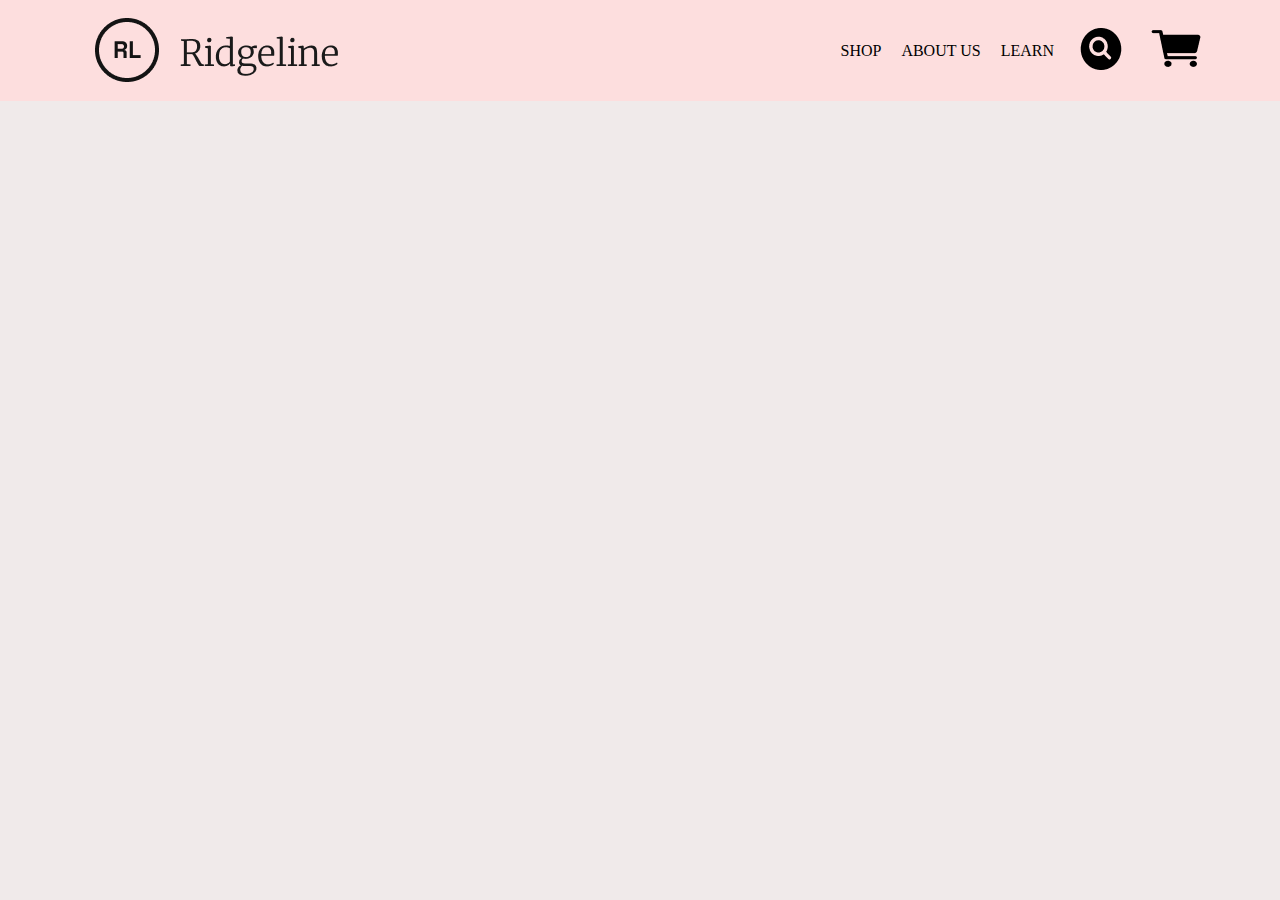
==== index.html @ a9238989 "add first commit du header" ====
<!DOCTYPE html>
<html lang="en">
<head>
    <meta charset="UTF-8">
    <meta name="viewport" content="width=device-width, initial-scale=1.0">
    <title>RIDGELINE</title>
    <link rel="stylesheet" href="index.css">
</head>
<body>
    <header>
        <img src="./images/LOGO.png" alt="logo">
        <ul>
            <li>SHOP</li>
            <li>ABOUT US</li>
            <li>LEARN</li>
            <li ><img class="icone" src="images/search-circle 1clolor.png" alt="Search"></li>
            <li> <img src="images/cart 1color.png" alt="cart" ></li>
        </ul>
        

    </header>
    
</body>
</html>
---- index.css ----
*{
    background-color: #F0EAEA;
    margin: 0;
    padding: 0;
}
header{
    display: flex;
    justify-content: space-between;
    background-color: #FDDEDE;
    padding: 0 4em;
}
ul{
    background-color: #FDDEDE; 
    display: flex;
    align-items: center; 
}

li{
    background-color: #FDDEDE;
    margin: 10px;
 list-style-type: none;
}
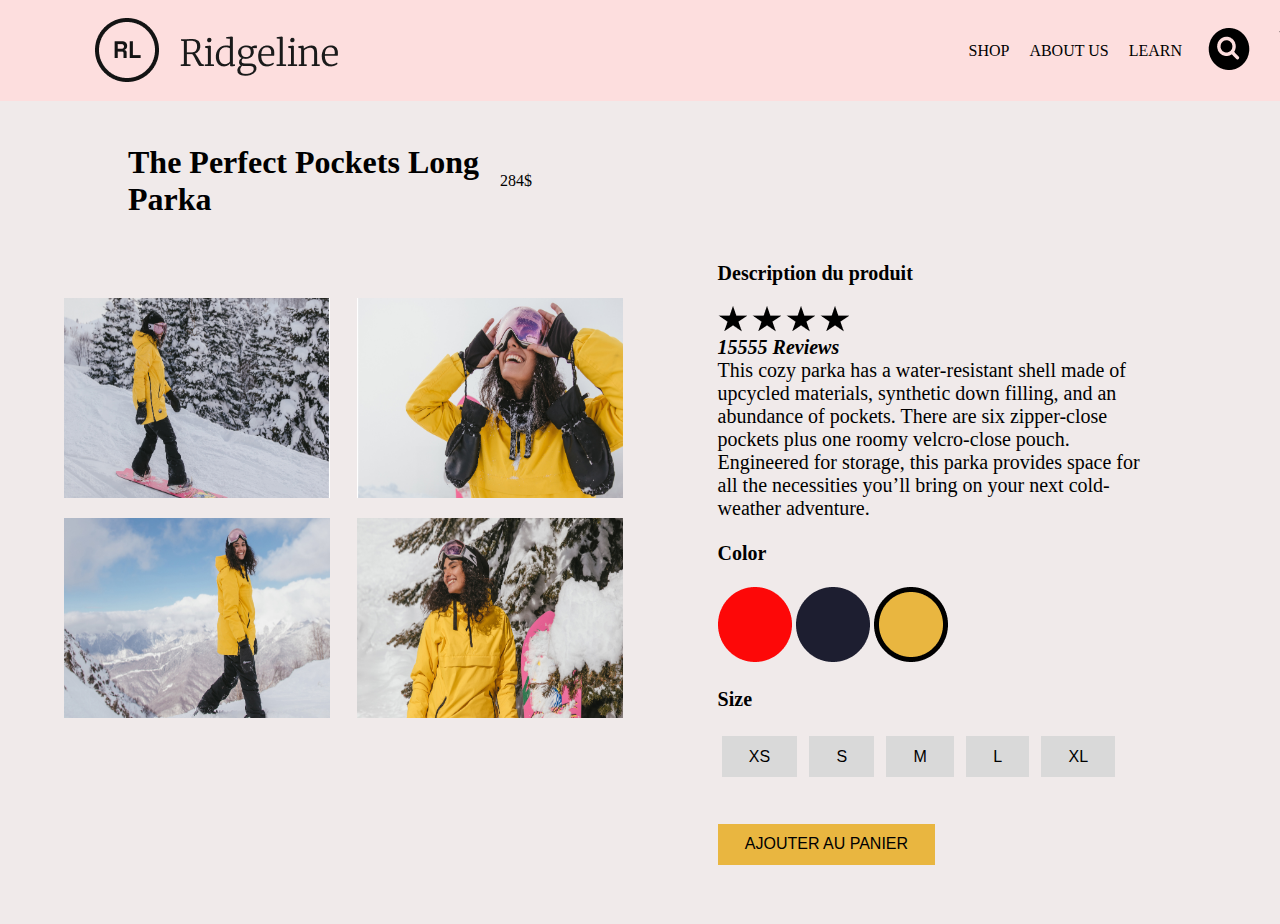
==== commit 426b73f2: "second commit finish page" ====
--- a/index.html
+++ b/index.html
@@ -10,15 +10,52 @@
     <header>
         <img src="./images/LOGO.png" alt="logo">
         <ul>
-            <li>SHOP</li>
-            <li>ABOUT US</li>
-            <li>LEARN</li>
+            <li> <a href="#">SHOP</a></li>
+            <li><a href="#">ABOUT US</a></li>
+            <li><a href="#">LEARN</a></li>
             <li ><img class="icone" src="images/search-circle 1clolor.png" alt="Search"></li>
-            <li> <img src="images/cart 1color.png" alt="cart" ></li>
+            <li > <img src="images/cart 1color.png" alt="cart"  ></li>
         </ul>
         
+    </header>
 
-    </header>
+    <main>
+        <section>
+            <div class="title">
+        <h1>The Perfect Pockets Long Parka</h1>
+        <span>284$</span>  
+    </div> 
+        <div class="gridimage">
+            <img src="images/Mdoel-Snowboard-Lg.jpg" alt="parka1">
+            <img src="images/Model-Close Up-Lg.jpg" alt="parka">
+            <img src="images/Model-Mountain-Lg.jpg" alt="parka">
+            <img src="images/Model-Tree-Lg.jpg" alt="parka">
+        </div>
+    </section>
+        <section>
+        <div class="colonnegauche">
+            <h2>Description du produit</h2>
+            <img src="images/Star 1.png" alt="star">
+            <img src="images/Star 1.png" alt="star">
+            <img src="images/Star 1.png" alt="star">
+            <img src="images/Star 1.png" alt="star"> <br>
+            <p class="p-bold">15555 Reviews</p>
+            <p>This cozy parka has a water-resistant shell made of upcycled materials, synthetic down filling, and an abundance of pockets. There are six zipper-close pockets plus one roomy velcro-close pouch. Engineered for storage, this parka provides 
+            space for all the necessities you’ll bring on your next cold-weather adventure.</p>
+            <h2>Color</h2>
+            <img src="images/Ellipse 1.png" alt="Ellipse">
+            <img src="images/Ellipse 2.png" alt="Ellipse">
+            <img src="images/Ellipse 3.png" alt="Ellipse">
+            <h2>Size</h2>
+            <button class="btn">XS</button>
+            <button class="btn">S</button>
+            <button class="btn">M</button>
+            <button class="btn">L</button>
+            <button class="btn">XL</button>
+            <button class="button_panier btn">AJOUTER AU PANIER</button>
+        </div>
+    </section>
+    </main>
     
 </body>
 </html>--- a/index.css
+++ b/index.css
@@ -2,12 +2,36 @@
     background-color: #F0EAEA;
     margin: 0;
     padding: 0;
+    
 }
+p,h2{
+    font-family: 'open sans';
+    font-size: 20px;
+}
+.p-bold{
+    font-weight: bold;
+    font-style: italic;
+}
+h2{
+    margin: 5% 0;
+}
+
+a{
+    text-decoration: none;
+    background-color: #FDDEDE;
+    color: black;
+}
+
 header{
     display: flex;
     justify-content: space-between;
     background-color: #FDDEDE;
     padding: 0 4em;
+    position: fixed;
+    width: 100%;
+    top:0;
+    left :0;
+    
 }
 ul{
     background-color: #FDDEDE; 
@@ -20,5 +44,62 @@
     margin: 10px;
  list-style-type: none;
 }
+main{
+    display: flex;
+    justify-content: space-between;
+    gap: 5%;
+    padding: 0 4em;
+    margin-top: 8rem;
+}
+.title{
+    display: flex;
+    justify-content: space-between;
+    align-items:center;
+    padding: 1em 4em;
+    /* font-family: 'open sans'; */
+    /* font-size: 20px; */
+    
+}
+.gridimage{
+    display: grid;
+    grid-template-columns: 1fr 1fr;
+    grid-template-rows: 1fr 1fr;
+    grid-gap:5%;
+    margin-top:4em ;
+}
+.gridimage img {
+    width:266px ;
+    height: 200px;
+    object-fit: fill;
+}
+.colonnegauche{
+    padding: 1em 4em;
+    margin-top:6em ;
+}
+.btn{
+    background-color: #D9D9D9;
+    border: none;
+    color: rgb(0, 0, 0);
+    padding: 0.7em 1.7em;
+    text-align: center;
+    font-size: 16px;
+    margin: 4px 4px;
+    /* opacity: 0.6; */
+    transition: 0.3s;
+    display: inline-block;
+    text-decoration: none;
+    cursor: pointer;
+}
+.btn:hover{
+    opacity: 1;
+    color: #F0EAEA;
+    background-color: #FD0808;
+}
+.button_panier{
+    background-color:#E9B640 ;
+    margin: 10% 0;
+
+}
 
 
+
